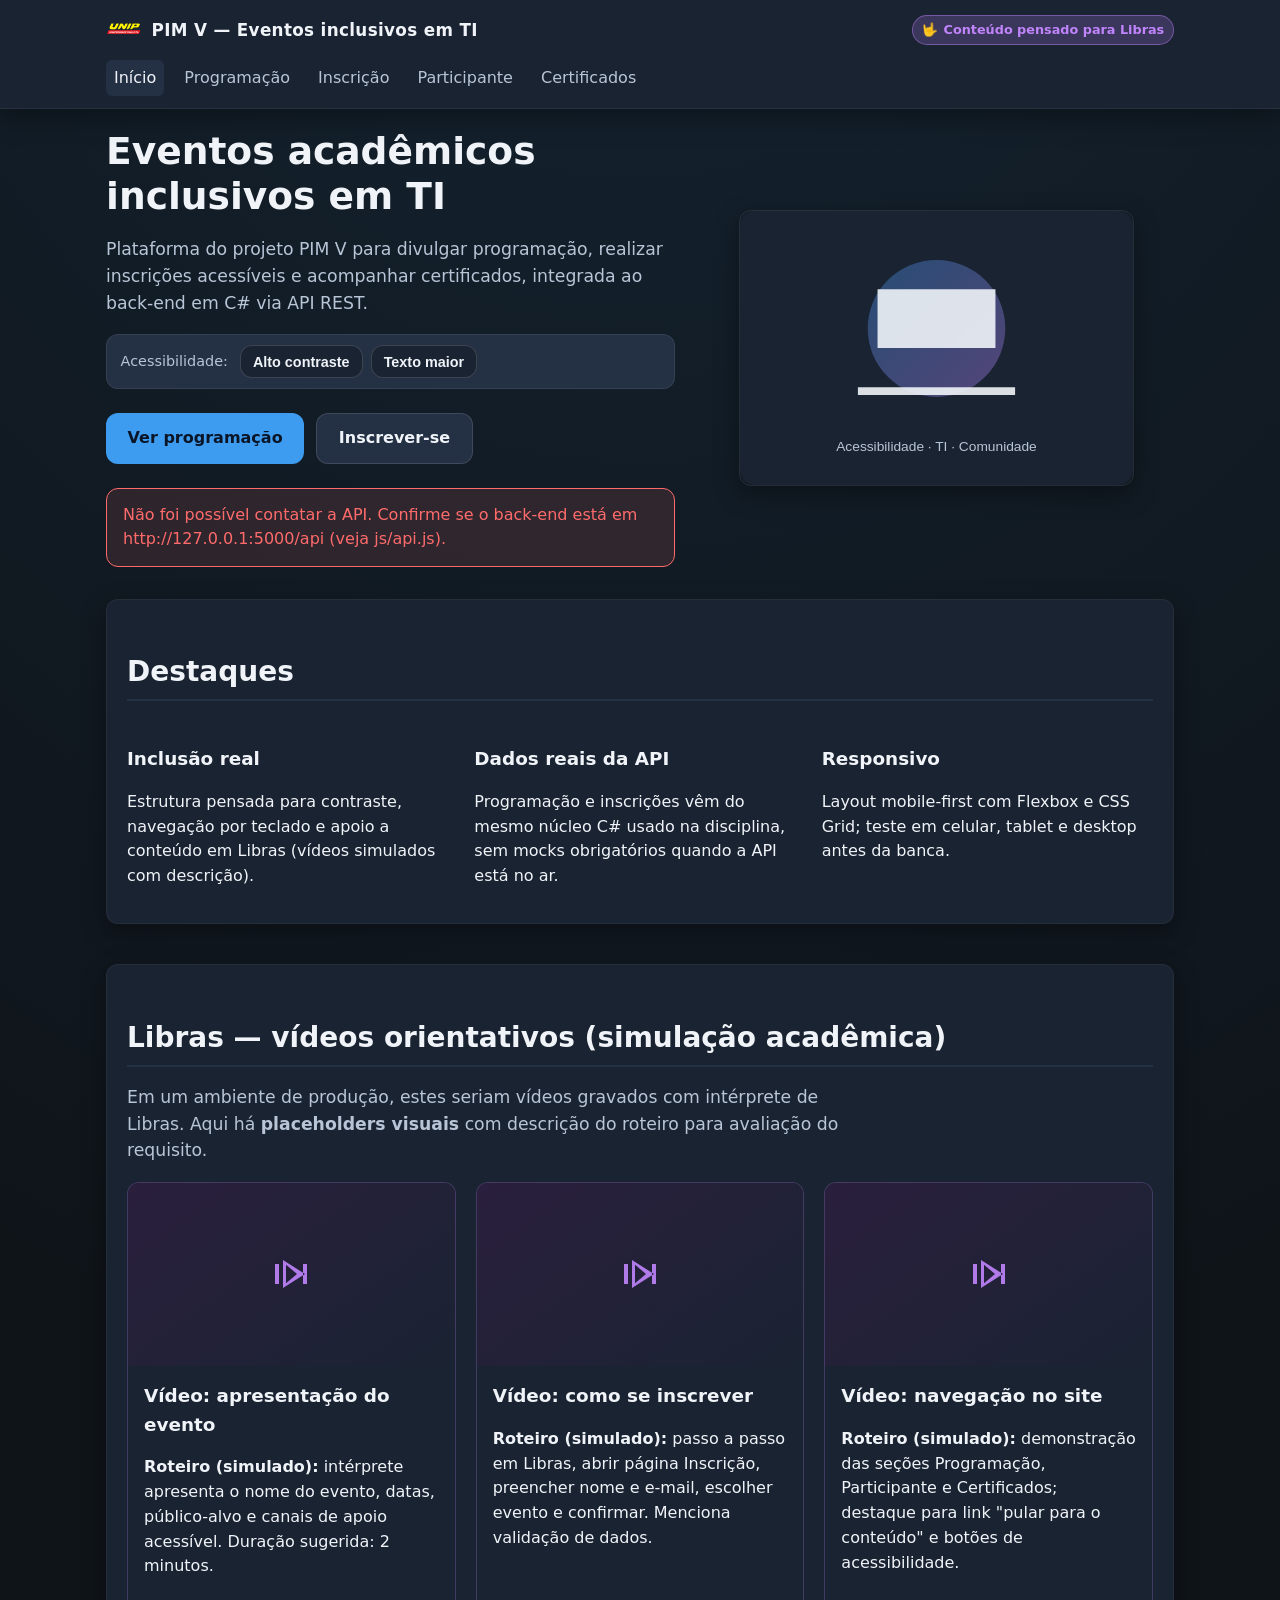
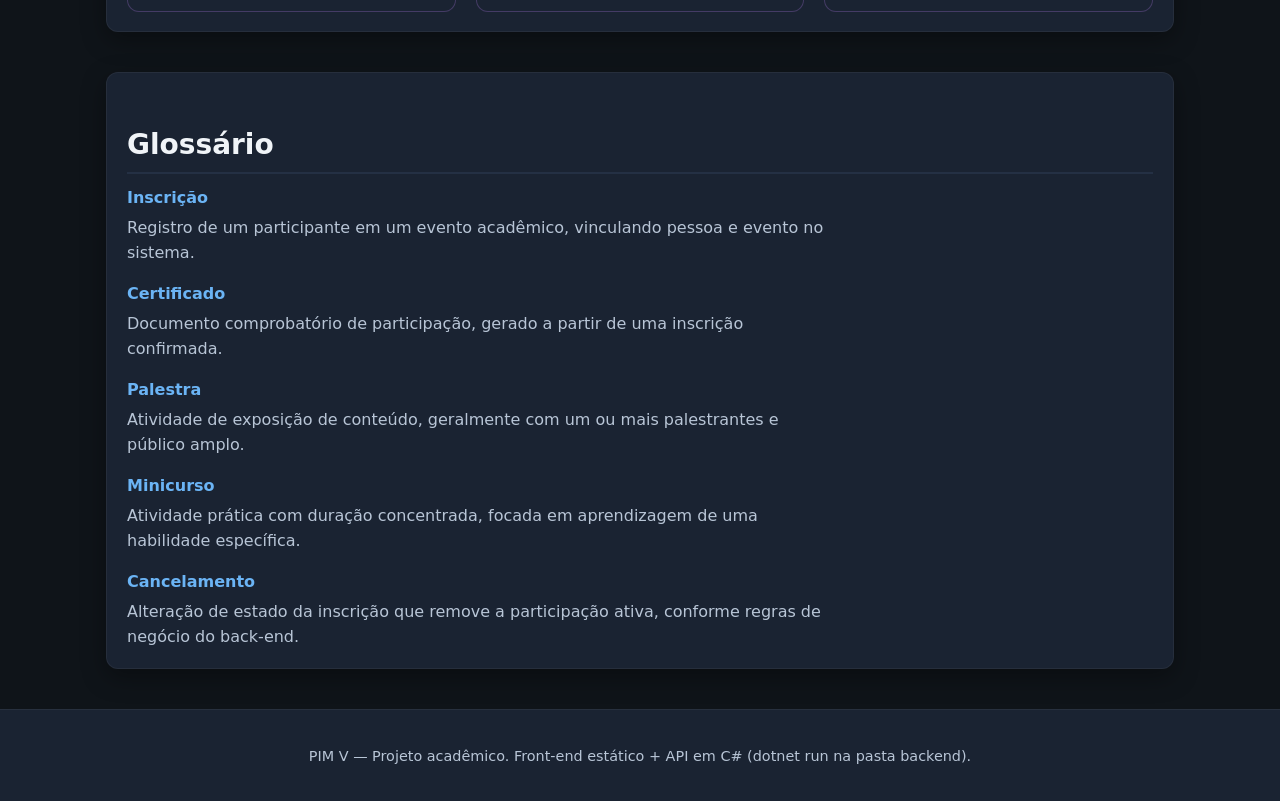
==== frontend/index.html @ 6b8802aa "Added PIM files via upload PIM V backend and frontend files were added to the repo." ====
<!doctype html>
<html lang="pt-BR">
  <head>
    <meta charset="UTF-8" />
    <meta name="viewport" content="width=device-width, initial-scale=1.0" />
    <meta
      name="description"
      content="PIM V — Sistema web para gerenciamento de eventos acadêmicos inclusivos em TI. Programação, inscrições e certificados."
    />
    <title>PIM V — Eventos acadêmicos inclusivos em TI</title>
    <link rel="shortcut icon" href="assets/unip-logo.png" type="image/x-icon" />
    <link rel="stylesheet" href="css/style.css" />
  </head>
  <!-- data-page: chave lida por main.js para inicializar comportamentos específicos -->
  <body data-page="home">
    <a class="skip-link" href="#conteudo-principal">Pular para o conteúdo</a>

    <div class="layout">
      <header class="topo" role="banner">
        <div class="topo__inner">
          <a class="marca" href="index.html">
            <span class="marca__icone" aria-hidden="true"
              ><img src="assets/unip-logo.png" alt="logo-unip"
            /></span>
            PIM V — Eventos inclusivos em TI
          </a>
          <span
            class="badge-libras"
            title="Conteúdo com suporte a Libras em desenvolvimento acadêmico"
          >
            <span aria-hidden="true">🤟</span> Conteúdo pensado para Libras
          </span>
          <nav class="nav-principal" aria-label="Navegação principal">
            <a href="index.html" aria-current="page">Início</a>
            <a href="pages/programacao.html">Programação</a>
            <a href="pages/inscricao.html">Inscrição</a>
            <a href="pages/participante.html">Participante</a>
            <a href="pages/certificados.html">Certificados</a>
          </nav>
        </div>
      </header>

      <main id="conteudo-principal" tabindex="-1">
        <!-- Hero: apresentação do evento e chamadas principais -->
        <section class="hero" aria-labelledby="titulo-principal">
          <div>
            <h1 id="titulo-principal">Eventos acadêmicos inclusivos em TI</h1>
            <p class="lead">
              Plataforma do projeto PIM V para divulgar programação, realizar
              inscrições acessíveis e acompanhar certificados, integrada ao
              back-end em C# via API REST.
            </p>
            <div
              class="barra-a11y"
              role="toolbar"
              aria-label="Opções de acessibilidade visual"
            >
              <span>Acessibilidade:</span>
              <button
                type="button"
                class="btn btn--icone"
                id="a11y-contraste"
                aria-pressed="false"
              >
                Alto contraste
              </button>
              <button
                type="button"
                class="btn btn--icone"
                id="a11y-texto"
                aria-pressed="false"
              >
                Texto maior
              </button>
            </div>
            <div class="grid-botoes">
              <a class="btn btn--primario" href="pages/programacao.html"
                >Ver programação</a
              >
              <a class="btn btn--secundario" href="pages/inscricao.html"
                >Inscrever-se</a
              >
            </div>
            <div
              id="status-api-home"
              class="alerta alerta--info mt-1"
              hidden
            ></div>
          </div>
          <figure class="hero__arte">
            <!-- Ilustração vetorial: inclusão digital (decoração com texto alternativo descritivo) -->
            <img
              src="data:image/svg+xml,%3Csvg xmlns='http://www.w3.org/2000/svg' viewBox='0 0 400 280' role='img'%3E%3Cdefs%3E%3ClinearGradient id='g' x1='0' y1='0' x2='1' y2='1'%3E%3Cstop offset='0' stop-color='%233d9cf0'/%3E%3Cstop offset='1' stop-color='%23c084fc'/%3E%3C/linearGradient%3E%3C/defs%3E%3Crect fill='%231a2332' width='400' height='280' rx='16'/%3E%3Ccircle cx='200' cy='120' r='70' fill='url(%23g)' opacity='0.35'/%3E%3Cpath fill='%23f0f4f8' d='M120 180h160v8H120zm20-100h120v60H140zm30 20h60v8h-60zm0 16h40v8h-40z' opacity='0.9'/%3E%3Ctext x='200' y='245' text-anchor='middle' fill='%23b8c5d6' font-family='sans-serif' font-size='14'%3EAcessibilidade · TI · Comunidade%3C/text%3E%3C/svg%3E"
              width="400"
              height="280"
              alt="Ilustração abstrata representando inclusão digital, pessoas e tecnologia em tons azul e lilás."
            />
            <figcaption class="sr-only">
              Arte conceitual do PIM V: tecnologia acessível e participação
              acadêmica.
            </figcaption>
          </figure>
        </section>

        <!-- Destaques em cartões responsivos (grid no CSS) -->
        <section class="cartao" aria-labelledby="titulo-destaques">
          <h2 id="titulo-destaques">Destaques</h2>
          <div class="grid-destaques">
            <article>
              <h3>Inclusão real</h3>
              <p>
                Estrutura pensada para contraste, navegação por teclado e apoio
                a conteúdo em Libras (vídeos simulados com descrição).
              </p>
            </article>
            <article>
              <h3>Dados reais da API</h3>
              <p>
                Programação e inscrições vêm do mesmo núcleo C# usado na
                disciplina, sem mocks obrigatórios quando a API está no ar.
              </p>
            </article>
            <article>
              <h3>Responsivo</h3>
              <p>
                Layout mobile-first com Flexbox e CSS Grid; teste em celular,
                tablet e desktop antes da banca.
              </p>
            </article>
          </div>
        </section>

        <!-- Seção Libras: vídeos simulados (placeholder visual + descrição textual) -->
        <section class="secao-libras cartao" aria-labelledby="titulo-libras">
          <h2 id="titulo-libras">
            Libras — vídeos orientativos (simulação acadêmica)
          </h2>
          <p class="lead">
            Em um ambiente de produção, estes seriam vídeos gravados com
            intérprete de Libras. Aqui há
            <strong>placeholders visuais</strong> com descrição do roteiro para
            avaliação do requisito.
          </p>
          <div class="grid-videos">
            <article class="video-card">
              <div
                class="video-placeholder"
                role="img"
                aria-labelledby="v-apresenta-label"
                aria-describedby="v-apresenta-desc"
              >
                <svg viewBox="0 0 24 24" fill="currentColor" aria-hidden="true">
                  <path
                    d="M8 5v14l11-7L8 5zm1.5 2.4L15 12l-5.5 4.6V7.4zM4 7h2v10H4V7zm14 0h2v10h-2V7z"
                  />
                </svg>
              </div>
              <div class="video-card__corpo">
                <h3 id="v-apresenta-label">Vídeo: apresentação do evento</h3>
                <p id="v-apresenta-desc">
                  <strong>Roteiro (simulado):</strong> intérprete apresenta o
                  nome do evento, datas, público-alvo e canais de apoio
                  acessível. Duração sugerida: 2 minutos.
                </p>
              </div>
            </article>
            <article class="video-card">
              <div
                class="video-placeholder"
                role="img"
                aria-labelledby="v-insc-label"
                aria-describedby="v-insc-desc"
              >
                <svg viewBox="0 0 24 24" fill="currentColor" aria-hidden="true">
                  <path
                    d="M8 5v14l11-7L8 5zm1.5 2.4L15 12l-5.5 4.6V7.4zM4 7h2v10H4V7zm14 0h2v10h-2V7z"
                  />
                </svg>
              </div>
              <div class="video-card__corpo">
                <h3 id="v-insc-label">Vídeo: como se inscrever</h3>
                <p id="v-insc-desc">
                  <strong>Roteiro (simulado):</strong> passo a passo em Libras,
                  abrir página Inscrição, preencher nome e e-mail, escolher
                  evento e confirmar. Menciona validação de dados.
                </p>
              </div>
            </article>
            <article class="video-card">
              <div
                class="video-placeholder"
                role="img"
                aria-labelledby="v-nav-label"
                aria-describedby="v-nav-desc"
              >
                <svg viewBox="0 0 24 24" fill="currentColor" aria-hidden="true">
                  <path
                    d="M8 5v14l11-7L8 5zm1.5 2.4L15 12l-5.5 4.6V7.4zM4 7h2v10H4V7zm14 0h2v10h-2V7z"
                  />
                </svg>
              </div>
              <div class="video-card__corpo">
                <h3 id="v-nav-label">Vídeo: navegação no site</h3>
                <p id="v-nav-desc">
                  <strong>Roteiro (simulado):</strong> demonstração das seções
                  Programação, Participante e Certificados; destaque para link
                  "pular para o conteúdo" e botões de acessibilidade.
                </p>
              </div>
            </article>
          </div>
        </section>

        <!-- Glossário de termos do domínio -->
        <section class="cartao glossario" aria-labelledby="titulo-glossario">
          <h2 id="titulo-glossario">Glossário</h2>
          <dl>
            <dt>Inscrição</dt>
            <dd>
              Registro de um participante em um evento acadêmico, vinculando
              pessoa e evento no sistema.
            </dd>
            <dt>Certificado</dt>
            <dd>
              Documento comprobatório de participação, gerado a partir de uma
              inscrição confirmada.
            </dd>
            <dt>Palestra</dt>
            <dd>
              Atividade de exposição de conteúdo, geralmente com um ou mais
              palestrantes e público amplo.
            </dd>
            <dt>Minicurso</dt>
            <dd>
              Atividade prática com duração concentrada, focada em aprendizagem
              de uma habilidade específica.
            </dd>
            <dt>Cancelamento</dt>
            <dd>
              Alteração de estado da inscrição que remove a participação ativa,
              conforme regras de negócio do back-end.
            </dd>
          </dl>
        </section>
      </main>

      <footer class="rodape" role="contentinfo">
        <p>
          PIM V — Projeto acadêmico. Front-end estático + API em C# (dotnet run
          na pasta backend).
        </p>
      </footer>
    </div>

    <script src="js/api.js"></script>
    <script src="js/main.js"></script>
  </body>
</html>
---- frontend/css/style.css ----
/*
 * PIM V — Folha de estilos principal
 * Abordagem mobile-first: tipografia fluida, flex/grid e media queries para tablet/desktop.
 * Cores com contraste elevado (WCAG-friendly); modo de alto contraste via classe no <html>.
 */

/* ---------- Variáveis (fácil ajuste de tema) ---------- */
:root {
  --cor-fundo: #0f1419;
  --cor-superficie: #1a2332;
  --cor-superficie-2: #243044;
  --cor-texto: #f0f4f8;
  --cor-texto-suave: #b8c5d6;
  --cor-acento: #3d9cf0;
  --cor-acento-hover: #6bb4f5;
  --cor-sucesso: #3ecf8e;
  --cor-alerta: #f0c14b;
  --cor-erro: #ff6b6b;
  --cor-libras: #c084fc;
  --sombra: 0 8px 24px rgba(0, 0, 0, 0.35);
  --raio: 12px;
  --max-largura: 1100px;
  --foco: 3px solid #ffd166;
}

/* Alto contraste (ativado pelo painel de acessibilidade) */
html.a11y-contraste-alto {
  --cor-fundo: #000000;
  --cor-superficie: #0a0a0a;
  --cor-superficie-2: #1a1a1a;
  --cor-texto: #ffffff;
  --cor-texto-suave: #e8e8e8;
  --cor-acento: #ffff00;
  --cor-acento-hover: #fff59d;
  --cor-sucesso: #00ff88;
  --cor-alerta: #ffcc00;
  --cor-erro: #ff4444;
}

/* Texto ampliado */
html.a11y-texto-maior {
  font-size: 112.5%;
}

html.a11y-texto-maior body {
  line-height: 1.65;
}

/* ---------- Reset leve + base ---------- */
*,
*::before,
*::after {
  box-sizing: border-box;
}

body {
  margin: 0;
  min-height: 100vh;
  font-family:
    "Segoe UI",
    system-ui,
    -apple-system,
    sans-serif;
  font-size: 1rem;
  line-height: 1.55;
  color: var(--cor-texto);
  background: var(--cor-fundo);
  background-image: radial-gradient(
    ellipse 120% 80% at 50% -20%,
    rgba(61, 156, 240, 0.12),
    transparent
  );
}

img {
  max-width: 100%;
  height: auto;
  display: block;
}

a {
  color: var(--cor-acento);
  text-decoration-thickness: 2px;
  text-underline-offset: 3px;
}

a:hover {
  color: var(--cor-acento-hover);
}

a:focus-visible,
button:focus-visible,
input:focus-visible,
select:focus-visible,
textarea:focus-visible {
  outline: var(--foco);
  outline-offset: 2px;
}

/* Pular para conteúdo (acessibilidade) */
.skip-link {
  position: absolute;
  left: -9999px;
  top: 0;
  z-index: 9999;
  padding: 0.75rem 1.25rem;
  background: var(--cor-acento);
  color: #000;
  font-weight: 700;
}

.skip-link:focus {
  left: 0.5rem;
  top: 0.5rem;
}

/* ---------- Layout ---------- */
.layout {
  display: flex;
  flex-direction: column;
  min-height: 100vh;
}

.topo {
  background: var(--cor-superficie);
  border-bottom: 1px solid rgba(255, 255, 255, 0.06);
  position: sticky;
  top: 0;
  z-index: 100;
  box-shadow: var(--sombra);
}

.topo__inner {
  max-width: var(--max-largura);
  margin: 0 auto;
  padding: 0.75rem 1rem;
  display: flex;
  flex-wrap: wrap;
  align-items: center;
  justify-content: space-between;
  gap: 0.75rem;
}

.marca {
  display: flex;
  align-items: center;
  gap: 0.6rem;
  font-weight: 800;
  font-size: 1.05rem;
  letter-spacing: 0.02em;
  color: var(--cor-texto);
  text-decoration: none;
}

.marca__icone {
  width: 2.25rem;
  height: 2.25rem;
  border-radius: 8px;
}

/* Navegação principal */
.nav-principal {
  display: flex;
  flex-wrap: wrap;
  gap: 0.35rem 0.75rem;
  align-items: center;
}

.nav-principal a {
  color: var(--cor-texto-suave);
  text-decoration: none;
  padding: 0.35rem 0.5rem;
  border-radius: 6px;
  font-weight: 500;
}

.nav-principal a:hover,
.nav-principal a[aria-current="page"] {
  color: var(--cor-texto);
  background: var(--cor-superficie-2);
}

/* Badge Libras no topo */
.badge-libras {
  display: inline-flex;
  align-items: center;
  gap: 0.35rem;
  font-size: 0.8rem;
  font-weight: 600;
  padding: 0.25rem 0.55rem;
  border-radius: 999px;
  background: rgba(192, 132, 252, 0.2);
  color: var(--cor-libras);
  border: 1px solid rgba(192, 132, 252, 0.45);
}

main {
  flex: 1;
  width: 100%;
  max-width: var(--max-largura);
  margin: 0 auto;
  padding: 1.25rem 1rem 2.5rem;
}

footer.rodape {
  margin-top: auto;
  padding: 1.25rem 1rem;
  background: var(--cor-superficie);
  border-top: 1px solid rgba(255, 255, 255, 0.06);
  text-align: center;
  color: var(--cor-texto-suave);
  font-size: 0.9rem;
}

/* ---------- Tipografia ---------- */
h1 {
  font-size: clamp(1.65rem, 4vw, 2.35rem);
  line-height: 1.2;
  margin: 0 0 0.75rem;
}

h2 {
  font-size: clamp(1.35rem, 3vw, 1.75rem);
  margin: 2rem 0 0.75rem;
  border-bottom: 2px solid var(--cor-superficie-2);
  padding-bottom: 0.35rem;
}

h3 {
  font-size: 1.15rem;
  margin: 1.25rem 0 0.5rem;
}

p.lead {
  font-size: 1.08rem;
  color: var(--cor-texto-suave);
  max-width: 65ch;
}

/* ---------- Botões e cartões ---------- */
.grid-botoes {
  display: flex;
  flex-direction: column;
  gap: 0.75rem;
  margin: 1.5rem 0;
}

@media (min-width: 480px) {
  .grid-botoes {
    flex-direction: row;
    flex-wrap: wrap;
  }
}

.btn {
  display: inline-flex;
  align-items: center;
  justify-content: center;
  gap: 0.5rem;
  padding: 0.75rem 1.35rem;
  border-radius: var(--raio);
  border: none;
  font-weight: 700;
  font-size: 1rem;
  cursor: pointer;
  text-decoration: none;
  transition:
    transform 0.12s ease,
    background 0.15s ease;
}

.btn:active {
  transform: scale(0.98);
}

.btn--primario {
  background: var(--cor-acento);
  color: #0a1628;
}

.btn--primario:hover {
  background: var(--cor-acento-hover);
  color: var(--cor-texto);
  transform: scale(1.03);
}

.btn--secundario {
  background: var(--cor-superficie-2);
  color: var(--cor-texto);
  border: 1px solid rgba(255, 255, 255, 0.12);
}

.btn--secundario:hover {
  background: #2d3d56;
  transform: scale(1.03);
}

.cartao {
  background: var(--cor-superficie);
  border-radius: var(--raio);
  padding: 1.15rem 1.25rem;
  box-shadow: var(--sombra);
  border: 1px solid rgba(255, 255, 255, 0.05);
}

.grid-destaques {
  display: grid;
  gap: 1rem;
  margin-top: 1.5rem;
}

@media (min-width: 640px) {
  .grid-destaques {
    grid-template-columns: repeat(2, 1fr);
  }
}

@media (min-width: 960px) {
  .grid-destaques {
    grid-template-columns: repeat(3, 1fr);
  }
}

/* ---------- Formulários ---------- */
.formulario {
  max-width: 520px;
  display: flex;
  flex-direction: column;
  gap: 1rem;
}

.rotulo {
  display: flex;
  flex-direction: column;
  gap: 0.35rem;
  font-weight: 600;
}

input[type="text"],
input[type="email"],
select,
textarea {
  width: 100%;
  padding: 0.65rem 0.85rem;
  border-radius: 8px;
  border: 2px solid rgba(255, 255, 255, 0.12);
  background: var(--cor-superficie-2);
  color: var(--cor-texto);
  font-size: 1rem;
}

input.erro,
select.erro {
  border-color: var(--cor-erro);
}

.mensagem-erro-campo {
  font-size: 0.85rem;
  color: var(--cor-erro);
  margin: 0;
}

/* Mensagens de status (API / validação) */
.alerta {
  padding: 0.85rem 1rem;
  border-radius: var(--raio);
  font-weight: 500;
}

.alerta--ok {
  background: rgba(62, 207, 142, 0.15);
  border: 1px solid var(--cor-sucesso);
  color: var(--cor-sucesso);
}

.alerta--erro {
  background: rgba(255, 107, 107, 0.12);
  border: 1px solid var(--cor-erro);
  color: var(--cor-erro);
}

.alerta--info {
  background: rgba(61, 156, 240, 0.12);
  border: 1px solid var(--cor-acento);
  color: var(--cor-acento-hover);
}

/* ---------- Lista de programação ---------- */
.lista-atividades {
  list-style: none;
  margin: 0;
  padding: 0;
  display: flex;
  flex-direction: column;
  gap: 1rem;
}

.item-atividade {
  background: var(--cor-superficie);
  border-radius: var(--raio);
  padding: 1rem 1.15rem;
  border-left: 4px solid var(--cor-acento);
  box-shadow: var(--sombra);
}

.item-atividade__meta {
  font-size: 0.9rem;
  color: var(--cor-texto-suave);
  margin-bottom: 0.35rem;
}

.item-atividade__titulo {
  font-size: 1.2rem;
  margin: 0 0 0.5rem;
}

/* Loading skeleton (simulação de carregamento) */
.skeleton {
  animation: pulse 1.2s ease-in-out infinite;
  background: linear-gradient(
    90deg,
    var(--cor-superficie-2) 25%,
    var(--cor-superficie) 50%,
    var(--cor-superficie-2) 75%
  );
  background-size: 200% 100%;
  border-radius: 8px;
  min-height: 4.5rem;
}

@keyframes pulse {
  0% {
    background-position: 100% 0;
  }
  100% {
    background-position: -100% 0;
  }
}

/* ---------- Vídeos Libras (simulados) ---------- */
.secao-libras {
  margin-top: 2.5rem;
  margin-bottom: 2.5rem;
}

.grid-videos {
  display: grid;
  gap: 1.25rem;
}

@media (min-width: 768px) {
  .grid-videos {
    grid-template-columns: repeat(3, 1fr);
  }
}

.video-card {
  background: var(--cor-superficie);
  border-radius: var(--raio);
  overflow: hidden;
  border: 1px solid rgba(192, 132, 252, 0.25);
}

/* Placeholder visual: não é player real; descrição textual cumpre o requisito acadêmico */
.video-placeholder {
  aspect-ratio: 16 / 9;
  background: linear-gradient(145deg, #2a1f3d, #1a2332);
  display: flex;
  align-items: center;
  justify-content: center;
  color: var(--cor-libras);
}

.video-placeholder svg {
  width: 48px;
  height: 48px;
  opacity: 0.9;
}

.video-card__corpo {
  padding: 1rem;
}

.video-card__corpo h3 {
  margin-top: 0;
}

/* ---------- Glossário ---------- */
.glossario dl {
  margin: 0;
}

.glossario dt {
  font-weight: 800;
  margin-top: 1rem;
  color: var(--cor-acento-hover);
}

.glossario dt:first-child {
  margin-top: 0;
}

.glossario dd {
  margin: 0.35rem 0 0;
  color: var(--cor-texto-suave);
  max-width: 70ch;
}

/* ---------- Painel acessibilidade ---------- */
.barra-a11y {
  display: flex;
  flex-wrap: wrap;
  align-items: center;
  gap: 0.5rem;
  margin: 1rem 0 0;
  padding: 0.65rem 0.85rem;
  background: var(--cor-superficie-2);
  border-radius: var(--raio);
  border: 1px solid rgba(255, 255, 255, 0.08);
}

.barra-a11y span {
  font-size: 0.9rem;
  color: var(--cor-texto-suave);
  margin-right: 0.25rem;
}

.btn--icone {
  padding: 0.45rem 0.75rem;
  font-size: 0.9rem;
  background: var(--cor-superficie);
  color: var(--cor-texto);
  border: 1px solid rgba(255, 255, 255, 0.15);
}

.btn--icone[aria-pressed="true"] {
  background: var(--cor-acento);
  color: #0a1628;
  border-color: transparent;
}

/* ---------- Modal certificado ---------- */
.modal-fundo {
  position: fixed;
  inset: 0;
  background: rgba(0, 0, 0, 0.65);
  display: flex;
  align-items: center;
  justify-content: center;
  padding: 1rem;
  z-index: 200;
}

.modal-fundo[hidden] {
  display: none;
}

.modal {
  background: var(--cor-superficie);
  border-radius: var(--raio);
  max-width: 640px;
  width: 100%;
  max-height: 85vh;
  overflow: auto;
  padding: 1.25rem;
  box-shadow: var(--sombra);
  border: 1px solid rgba(255, 255, 255, 0.1);
}

.modal pre {
  white-space: pre-wrap;
  word-break: break-word;
  font-size: 0.85rem;
  line-height: 1.45;
  background: var(--cor-fundo);
  padding: 1rem;
  border-radius: 8px;
  color: var(--cor-texto-suave);
}

/* ---------- Tabela responsiva (certificados) ---------- */
.tabela-wrap {
  overflow-x: auto;
  margin-top: 1rem;
  border-radius: var(--raio);
  border: 1px solid rgba(255, 255, 255, 0.08);
}

table.tabela-dados {
  width: 100%;
  border-collapse: collapse;
  min-width: 520px;
  font-size: 0.95rem;
}

.tabela-dados th,
.tabela-dados td {
  padding: 0.65rem 0.85rem;
  text-align: left;
  border-bottom: 1px solid rgba(255, 255, 255, 0.06);
}

.tabela-dados th {
  background: var(--cor-superficie-2);
  font-weight: 700;
}

.tabela-dados tr:hover td {
  background: rgba(61, 156, 240, 0.06);
}

/* ---------- Hero (home) ---------- */
.hero {
  display: grid;
  gap: 1.5rem;
  align-items: center;
  margin-bottom: 2rem;
}

@media (min-width: 768px) {
  .hero {
    grid-template-columns: 1.2fr 1fr;
  }
}

.hero__arte {
  border-radius: var(--raio);
  overflow: hidden;
  box-shadow: var(--sombra);
  border: 1px solid rgba(255, 255, 255, 0.08);
}

/* ---------- Utilitários ---------- */
.sr-only {
  position: absolute;
  width: 1px;
  height: 1px;
  padding: 0;
  margin: -1px;
  overflow: hidden;
  clip: rect(0, 0, 0, 0);
  white-space: nowrap;
  border: 0;
}

.texto-centro {
  text-align: center;
}

.mt-1 {
  margin-top: 1rem;
}
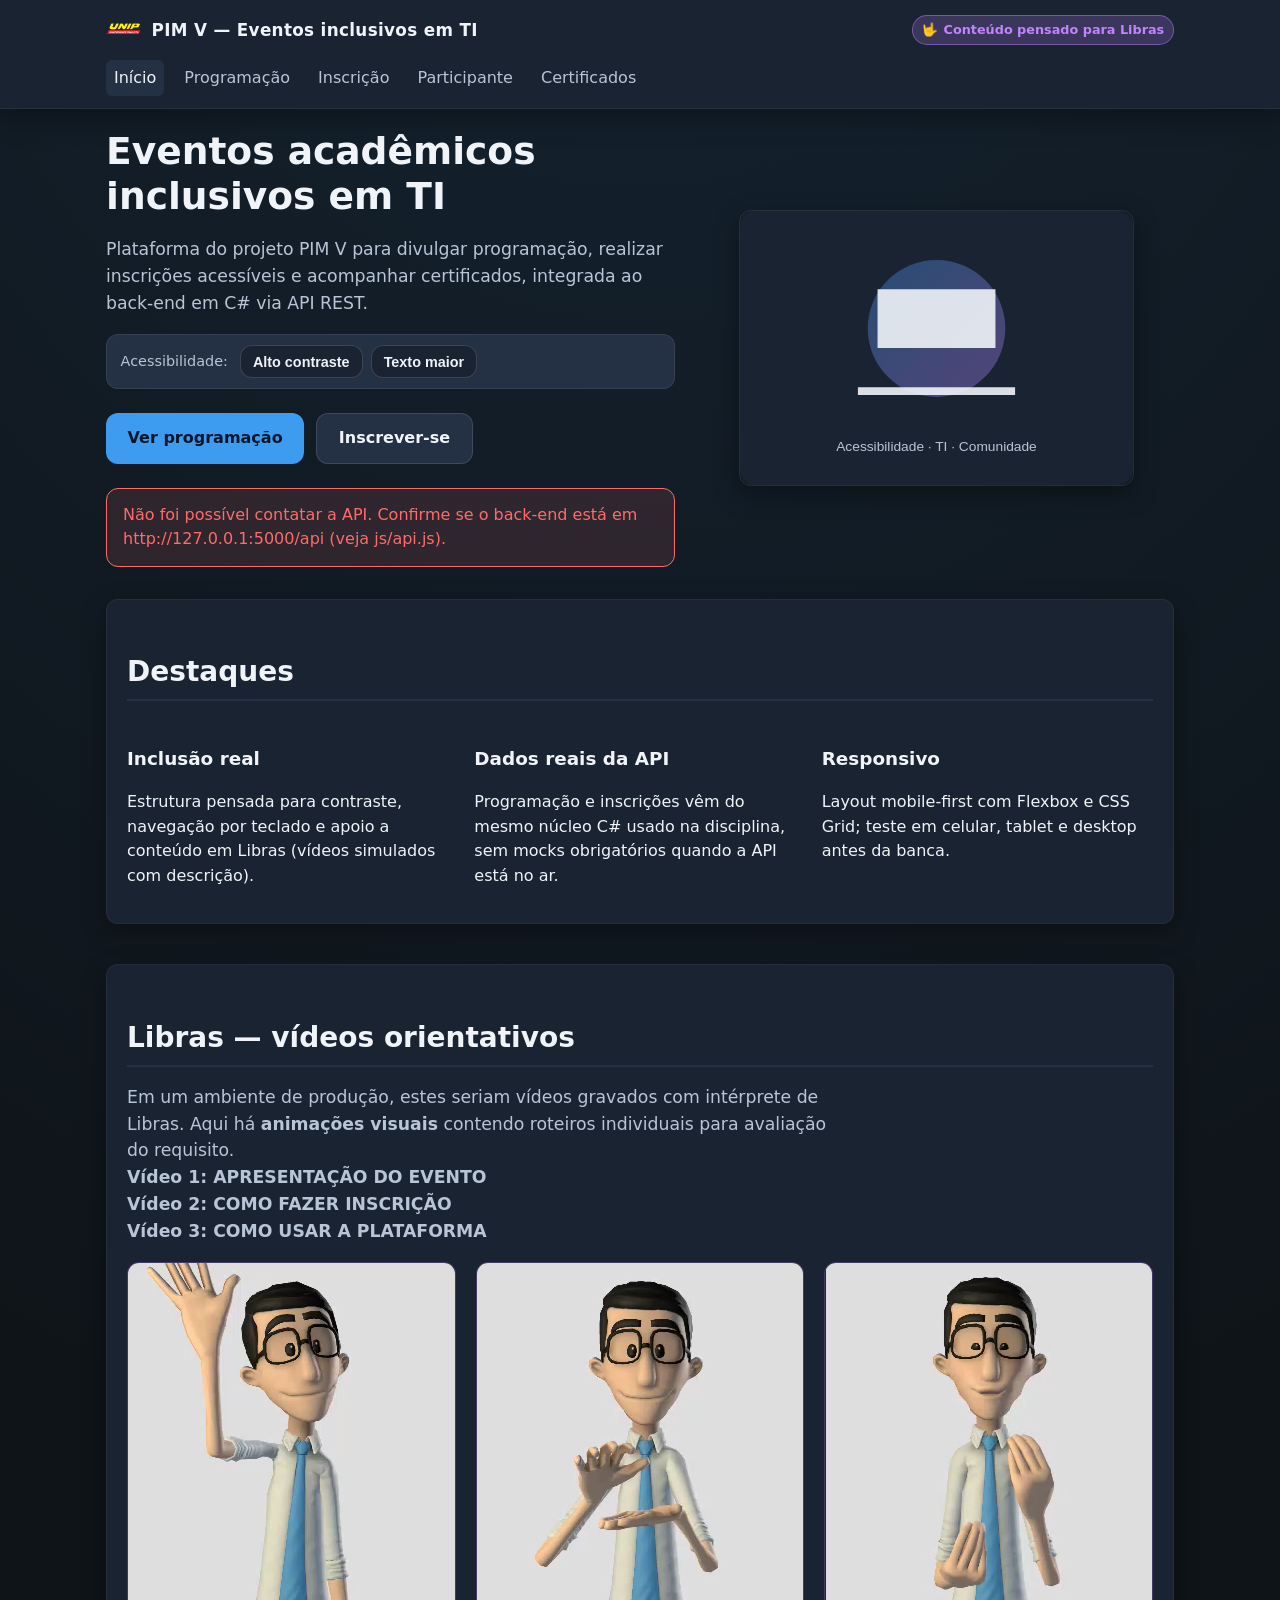
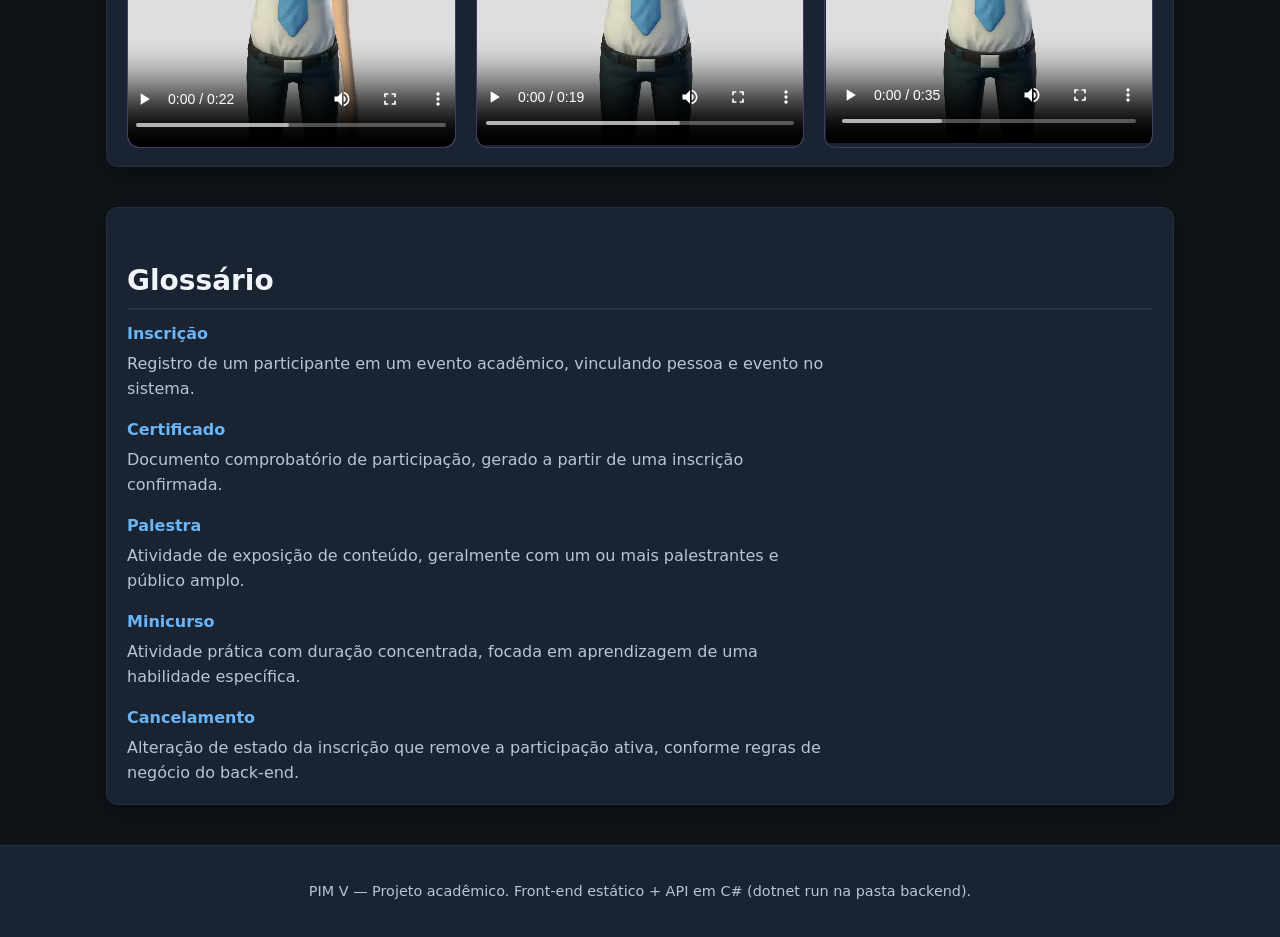
==== commit 992c9d86: "Added Brazilian Sign Language Videos" ====
--- a/frontend/index.html
+++ b/frontend/index.html
@@ -132,80 +132,73 @@
 
         <!-- Seção Libras: vídeos simulados (placeholder visual + descrição textual) -->
         <section class="secao-libras cartao" aria-labelledby="titulo-libras">
-          <h2 id="titulo-libras">
-            Libras — vídeos orientativos (simulação acadêmica)
-          </h2>
+          <h2 id="titulo-libras">Libras — vídeos orientativos</h2>
           <p class="lead">
             Em um ambiente de produção, estes seriam vídeos gravados com
             intérprete de Libras. Aqui há
-            <strong>placeholders visuais</strong> com descrição do roteiro para
-            avaliação do requisito.
+            <strong>animações visuais</strong> contendo roteiros individuais
+            para avaliação do requisito. 
+            <br /><strong>Vídeo 1: APRESENTAÇÃO DO EVENTO</strong>
+            <br /><strong>Vídeo 2: COMO FAZER INSCRIÇÃO</strong> 
+            <br /><strong>Vídeo 3: COMO USAR A PLATAFORMA</strong>
           </p>
           <div class="grid-videos">
             <article class="video-card">
               <div
                 class="video-placeholder"
-                role="img"
                 aria-labelledby="v-apresenta-label"
                 aria-describedby="v-apresenta-desc"
               >
-                <svg viewBox="0 0 24 24" fill="currentColor" aria-hidden="true">
-                  <path
-                    d="M8 5v14l11-7L8 5zm1.5 2.4L15 12l-5.5 4.6V7.4zM4 7h2v10H4V7zm14 0h2v10h-2V7z"
-                  />
-                </svg>
-              </div>
-              <div class="video-card__corpo">
-                <h3 id="v-apresenta-label">Vídeo: apresentação do evento</h3>
-                <p id="v-apresenta-desc">
-                  <strong>Roteiro (simulado):</strong> intérprete apresenta o
-                  nome do evento, datas, público-alvo e canais de apoio
-                  acessível. Duração sugerida: 2 minutos.
-                </p>
+                <video controls>
+                  <!-- Formatos modernos e eficientes (navegadores novos) -->
+                  <source src="assets/libras1.webm" type="video/webm" />
+
+                  <!-- Formato compatível com a maioria (navegadores antigos/Safari) -->
+                  <source src="assets/libras1.mp4" type="video/mp4" />
+
+                  <!-- Texto para navegadores que não suportam a tag vídeo -->
+                  Seu navegador não suporta este formato de vídeo.
+                  <a href="assets/libras1.mp4">Baixe o vídeo</a>.
+                </video>
               </div>
             </article>
             <article class="video-card">
               <div
                 class="video-placeholder"
-                role="img"
                 aria-labelledby="v-insc-label"
                 aria-describedby="v-insc-desc"
               >
-                <svg viewBox="0 0 24 24" fill="currentColor" aria-hidden="true">
-                  <path
-                    d="M8 5v14l11-7L8 5zm1.5 2.4L15 12l-5.5 4.6V7.4zM4 7h2v10H4V7zm14 0h2v10h-2V7z"
-                  />
-                </svg>
+                <video controls>
+                  <!-- Formatos modernos e eficientes (navegadores novos) -->
+                  <source src="assets/libras2.webm" type="video/webm" />
+
+                  <!-- Formato compatível com a maioria (navegadores antigos/Safari) -->
+                  <source src="assets/libras2.mp4" type="video/mp4" />
+
+                  <!-- Texto para navegadores que não suportam a tag vídeo -->
+                  Seu navegador não suporta este formato de vídeo.
+                  <a href="assets/libras2.mp4">Baixe o vídeo</a>.
+                </video>
               </div>
-              <div class="video-card__corpo">
-                <h3 id="v-insc-label">Vídeo: como se inscrever</h3>
-                <p id="v-insc-desc">
-                  <strong>Roteiro (simulado):</strong> passo a passo em Libras,
-                  abrir página Inscrição, preencher nome e e-mail, escolher
-                  evento e confirmar. Menciona validação de dados.
-                </p>
-              </div>
-            </article>
+            </article>
+
             <article class="video-card">
               <div
                 class="video-placeholder"
-                role="img"
                 aria-labelledby="v-nav-label"
                 aria-describedby="v-nav-desc"
               >
-                <svg viewBox="0 0 24 24" fill="currentColor" aria-hidden="true">
-                  <path
-                    d="M8 5v14l11-7L8 5zm1.5 2.4L15 12l-5.5 4.6V7.4zM4 7h2v10H4V7zm14 0h2v10h-2V7z"
-                  />
-                </svg>
-              </div>
-              <div class="video-card__corpo">
-                <h3 id="v-nav-label">Vídeo: navegação no site</h3>
-                <p id="v-nav-desc">
-                  <strong>Roteiro (simulado):</strong> demonstração das seções
-                  Programação, Participante e Certificados; destaque para link
-                  "pular para o conteúdo" e botões de acessibilidade.
-                </p>
+                <video controls>
+                  <!-- Formatos modernos e eficientes (navegadores novos) -->
+                  <source src="assets/libras3.webm" type="video/webm" />
+
+                  <!-- Formato compatível com a maioria (navegadores antigos/Safari) -->
+                  <source src="assets/libras3.mp4" type="video/mp4" />
+
+                  <!-- Texto para navegadores que não suportam a tag vídeo -->
+                  Seu navegador não suporta este formato de vídeo.
+                  <a href="assets/libras3.mp4">Baixe o vídeo</a>.
+                </video>
               </div>
             </article>
           </div>
